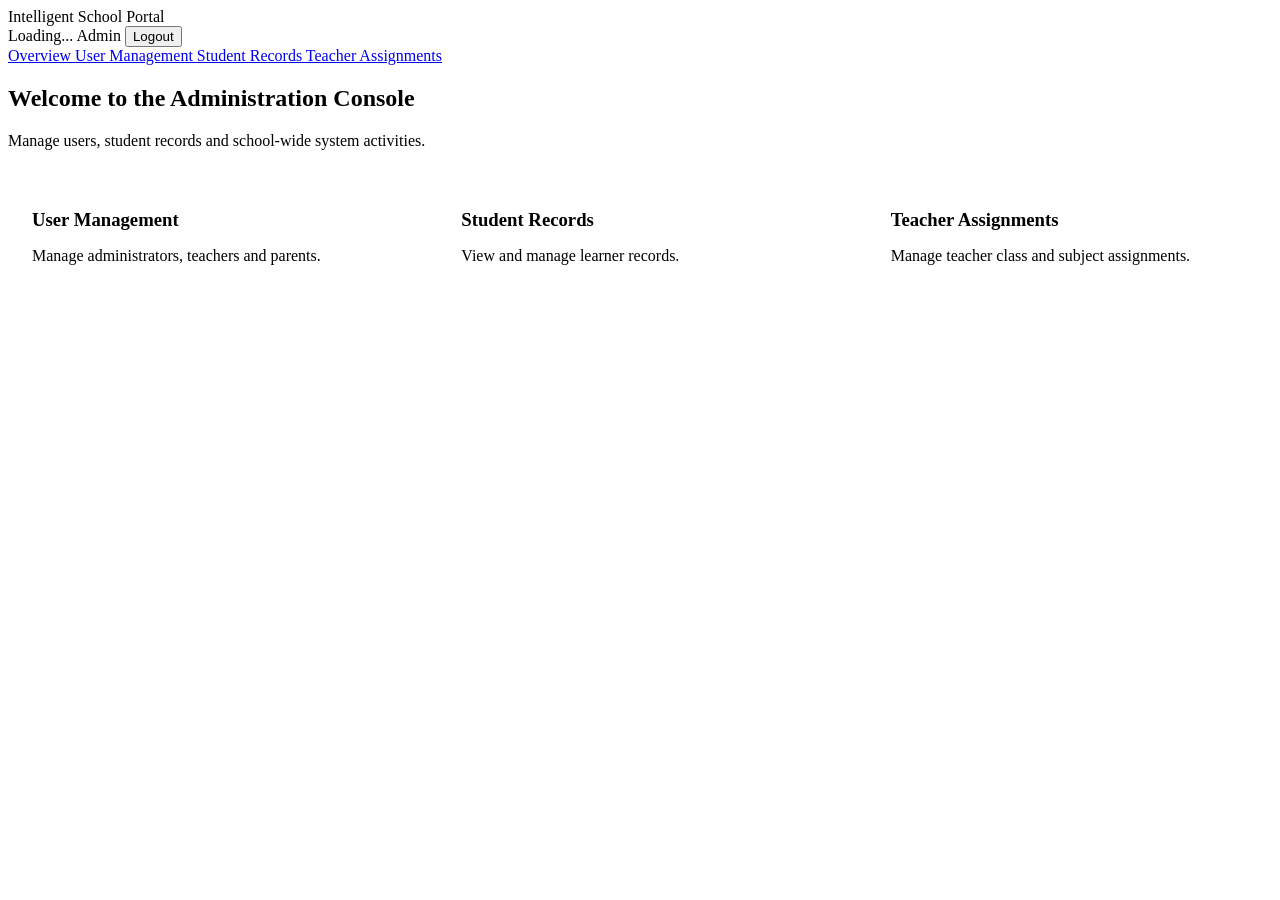
==== frontend/admin-dashboard.html @ 69a74a76 "Stage 2: authentication and role-based dashboards - JWT authentication with bcrypt password hashing " ====
<!DOCTYPE html>
<html lang="en">

<head>
    <meta charset="UTF-8">
    <meta name="viewport" content="width=device-width, initial-scale=1.0">

    <title>Admin Dashboard | Intelligent Parent Dashboard</title>

    <link rel="stylesheet" href="css/common.css">
    <link rel="stylesheet" href="css/admin-dashboard.css">
</head>

<body>

    <header class="navbar">

        <div class="nav-brand">
            Intelligent School Portal
        </div>

        <div class="nav-user-info">

            <span id="user-display-name">
                Loading...
            </span>

            <span class="role-badge">
                Admin
            </span>

            <button
                id="logout-btn"
                class="btn btn-outline-danger">
                Logout
            </button>

        </div>

    </header>


    <nav class="sub-nav">

        <a href="#" class="active">
            Overview
        </a>

        <a href="#">
            User Management
        </a>

        <a href="#">
            Student Records
        </a>

        <a href="#">
            Teacher Assignments
        </a>

    </nav>


    <main class="dashboard-container">

        <div class="welcome-card">

            <h2>
                Welcome to the Administration Console
            </h2>

            <p>
                Manage users, student records and
                school-wide system activities.
            </p>

        </div>


        <div class="admin-grid">

            <div class="admin-card">
                <h3>User Management</h3>
                <p>
                    Manage administrators, teachers
                    and parents.
                </p>
            </div>

            <div class="admin-card">
                <h3>Student Records</h3>
                <p>
                    View and manage learner records.
                </p>
            </div>

            <div class="admin-card">
                <h3>Teacher Assignments</h3>
                <p>
                    Manage teacher class and subject
                    assignments.
                </p>
            </div>

        </div>

    </main>


    <script src="js/api.js"></script>
    <script src="js/admin-dashboard.js"></script>

</body>

</html>
---- frontend/css/admin-dashboard.css ----
.admin-grid {
    display: grid;
    grid-template-columns: repeat(
        auto-fit,
        minmax(220px, 1fr)
    );

    gap: 1.5rem;
}

.admin-card {
    background: var(--card-bg);
    padding: 1.5rem;

    border-radius: 10px;

    border: 1px solid var(--border-color);
}

.admin-card h3 {
    margin-bottom: 0.5rem;
}

.admin-card p {
    color: var(--text-muted);
}
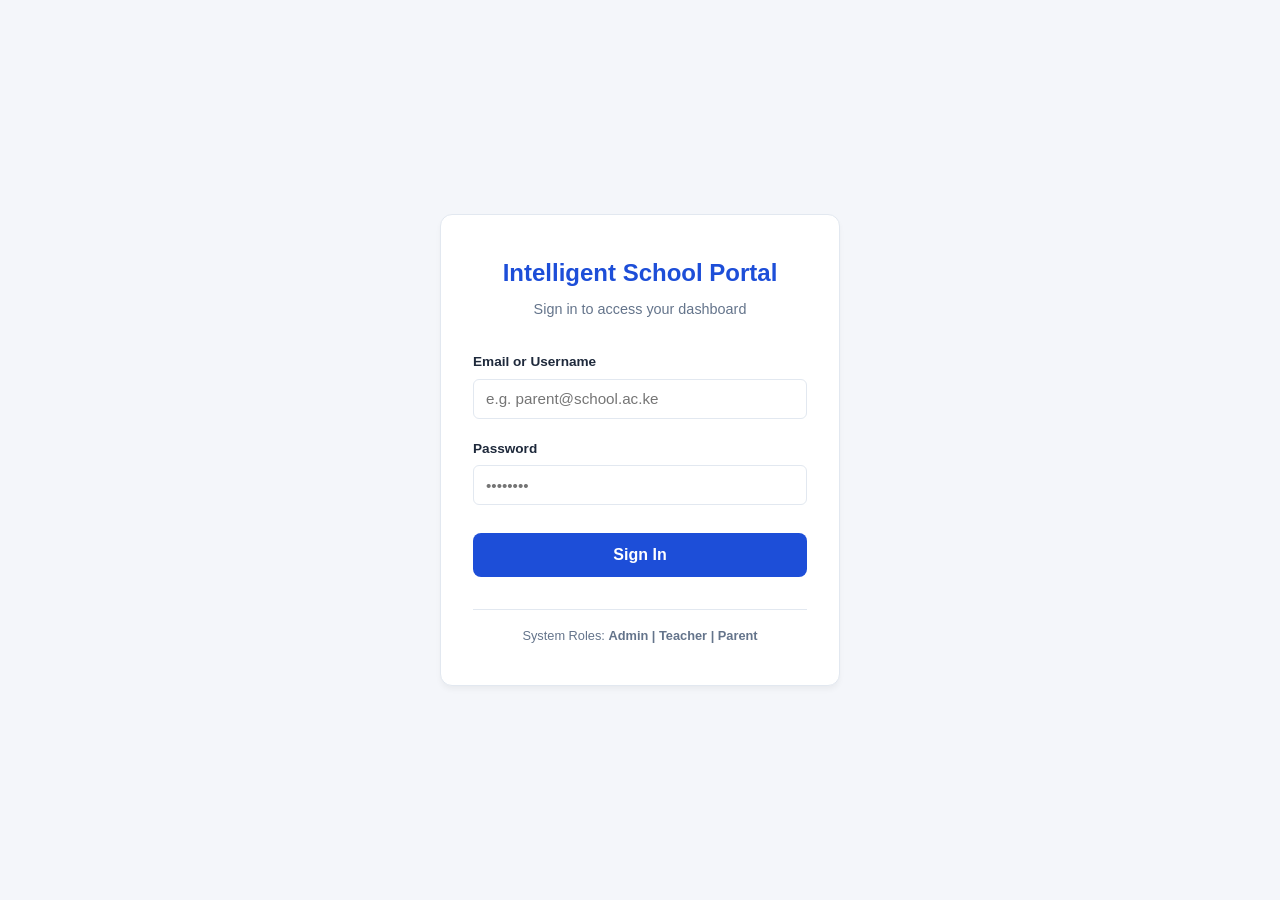
==== commit 543ee23a: "feat: add teacher and parent dashboard UIs, ML analytics pipelines, and core FastAPI backend routes" ====
--- a/frontend/admin-dashboard.html
+++ b/frontend/admin-dashboard.html
@@ -1,115 +1,466 @@
-<!DOCTYPE html>
-<html lang="en">
-
-<head>
-    <meta charset="UTF-8">
-    <meta name="viewport" content="width=device-width, initial-scale=1.0">
-
-    <title>Admin Dashboard | Intelligent Parent Dashboard</title>
-
-    <link rel="stylesheet" href="css/common.css">
-    <link rel="stylesheet" href="css/admin-dashboard.css">
-</head>
-
-<body>
-
-    <header class="navbar">
-
-        <div class="nav-brand">
-            Intelligent School Portal
-        </div>
-
-        <div class="nav-user-info">
-
-            <span id="user-display-name">
-                Loading...
-            </span>
-
-            <span class="role-badge">
-                Admin
-            </span>
-
-            <button
-                id="logout-btn"
-                class="btn btn-outline-danger">
-                Logout
-            </button>
-
-        </div>
-
-    </header>
-
-
-    <nav class="sub-nav">
-
-        <a href="#" class="active">
-            Overview
-        </a>
-
-        <a href="#">
-            User Management
-        </a>
-
-        <a href="#">
-            Student Records
-        </a>
-
-        <a href="#">
-            Teacher Assignments
-        </a>
-
-    </nav>
-
-
-    <main class="dashboard-container">
-
-        <div class="welcome-card">
-
-            <h2>
-                Welcome to the Administration Console
-            </h2>
-
-            <p>
-                Manage users, student records and
-                school-wide system activities.
-            </p>
-
-        </div>
-
-
-        <div class="admin-grid">
-
-            <div class="admin-card">
-                <h3>User Management</h3>
-                <p>
-                    Manage administrators, teachers
-                    and parents.
-                </p>
-            </div>
-
-            <div class="admin-card">
-                <h3>Student Records</h3>
-                <p>
-                    View and manage learner records.
-                </p>
-            </div>
-
-            <div class="admin-card">
-                <h3>Teacher Assignments</h3>
-                <p>
-                    Manage teacher class and subject
-                    assignments.
-                </p>
-            </div>
-
-        </div>
-
-    </main>
-
-
-    <script src="js/api.js"></script>
-    <script src="js/admin-dashboard.js"></script>
-
-</body>
-
+<!DOCTYPE html>
+<html lang="en">
+
+<head>
+    <meta charset="UTF-8">
+    <meta name="viewport" content="width=device-width, initial-scale=1.0">
+    <title>Administration Console | Intelligent Parent Dashboard</title>
+
+    <link rel="stylesheet" href="css/common.css">
+    <link rel="stylesheet" href="css/admin-dashboard.css">
+</head>
+
+<body>
+
+    <!-- Toast Notifications Container -->
+    <div id="toast-container" class="toast-container"></div>
+
+    <!-- Top Navigation Bar -->
+    <header class="navbar">
+        <div class="nav-brand">
+            <span class="nav-brand-icon">⚙️</span>
+            <span>Intelligent School Portal</span>
+        </div>
+
+        <div class="nav-user-info">
+            <span id="user-display-name">Loading administrator profile...</span>
+            <span class="role-badge admin-badge">Admin</span>
+            <button id="logout-btn" class="btn btn-outline-danger btn-sm">Logout</button>
+        </div>
+    </header>
+
+    <!-- Sub Navigation Tabs -->
+    <nav class="sub-nav">
+        <button id="tab-overview" class="sub-nav-btn active" data-target="section-overview">
+            <span>📊</span>
+            <span>System Overview</span>
+        </button>
+        <button id="tab-users" class="sub-nav-btn" data-target="section-users">
+            <span>👥</span>
+            <span>User Management</span>
+        </button>
+        <button id="tab-students" class="sub-nav-btn" data-target="section-students">
+            <span>🎓</span>
+            <span>Student Records</span>
+        </button>
+        <button id="tab-assignments" class="sub-nav-btn" data-target="section-assignments">
+            <span>🔗</span>
+            <span>Class & Parent Links</span>
+        </button>
+    </nav>
+
+    <!-- Main Dashboard Container -->
+    <main class="dashboard-container">
+
+        <!-- ================================================================= -->
+        <!-- TAB 1: SYSTEM OVERVIEW                                            -->
+        <!-- ================================================================= -->
+        <section id="section-overview" class="content-section active">
+
+            <!-- Welcome Banner -->
+            <div class="welcome-banner">
+                <div>
+                    <h2>System Administration Console</h2>
+                    <p>Manage portal users, learner enrollments, teaching assignments, and parent-child linkages.</p>
+                </div>
+                <button id="btn-refresh-stats" class="btn btn-purple btn-sm">
+                    🔄 Refresh Statistics
+                </button>
+            </div>
+
+            <!-- Stats Strip -->
+            <div class="stats-strip">
+                <div class="stat-box stat-purple">
+                    <div class="stat-box-title">System Users</div>
+                    <div id="stat-total-users" class="stat-box-value">—</div>
+                    <div id="stat-users-sub" class="stat-box-subtitle">Admins, Teachers & Parents</div>
+                </div>
+                <div class="stat-box stat-blue">
+                    <div class="stat-box-title">Enrolled Learners</div>
+                    <div id="stat-total-students" class="stat-box-value">—</div>
+                    <div class="stat-box-subtitle">Active student profiles</div>
+                </div>
+                <div class="stat-box stat-pink">
+                    <div class="stat-box-title">Total Assessments</div>
+                    <div id="stat-total-assessments" class="stat-box-value">—</div>
+                    <div class="stat-box-subtitle">Continuous evaluations recorded</div>
+                </div>
+                <div class="stat-box stat-green">
+                    <div class="stat-box-title">Attendance Entries</div>
+                    <div id="stat-total-attendance" class="stat-box-value">—</div>
+                    <div class="stat-box-subtitle">Roll call records tracked</div>
+                </div>
+            </div>
+
+            <!-- Quick Information Card -->
+            <div class="section-card">
+                <div class="section-header">
+                    <div>
+                        <h3>Portal Management Summary</h3>
+                        <p>Real-time architectural status of the Intelligent Parent Dashboard system.</p>
+                    </div>
+                </div>
+
+                <div style="display: grid; grid-template-columns: repeat(auto-fit, minmax(280px, 1fr)); gap: 1.25rem;">
+                    <div style="background: var(--pastel-purple-bg); border: 1px solid var(--pastel-purple-border); border-radius: var(--radius-md); padding: 1.25rem;">
+                        <h4 style="font-size: 1rem; font-weight: 800; color: var(--pastel-purple-text); margin-bottom: 0.5rem;">
+                            🧠 ML-3 CatBoost Early-Warning Engine
+                        </h4>
+                        <p style="font-size: 0.88rem; color: var(--text-body); line-height: 1.5;">
+                            Trained and calibrated with zero lookahead leakage. Evaluates Period 1 average, midpoint cohort percentile, and annualized absences to generate calibrated support probabilities.
+                        </p>
+                    </div>
+
+                    <div style="background: var(--pastel-blue-bg); border: 1px solid var(--pastel-blue-border); border-radius: var(--radius-md); padding: 1.25rem;">
+                        <h4 style="font-size: 1rem; font-weight: 800; color: var(--pastel-blue-text); margin-bottom: 0.5rem;">
+                            🔒 Role-Based Access Control (RBAC)
+                        </h4>
+                        <p style="font-size: 0.88rem; color: var(--text-body); line-height: 1.5;">
+                            Teachers are scoped strictly to assigned classes. Parents only access their registered children. Admins maintain full school-wide visibility and enrollment authority.
+                        </p>
+                    </div>
+                </div>
+            </div>
+
+        </section>
+
+        <!-- ================================================================= -->
+        <!-- TAB 2: USER MANAGEMENT                                            -->
+        <!-- ================================================================= -->
+        <section id="section-users" class="content-section">
+
+            <!-- Create User Form Card -->
+            <div class="section-card">
+                <div class="section-header">
+                    <div>
+                        <h3>Create New Portal User</h3>
+                        <p>Provision accounts for administrators, subject teachers, or parents.</p>
+                    </div>
+                </div>
+
+                <form id="create-user-form">
+                    <div class="form-grid">
+                        <div class="form-group">
+                            <label for="user-full-name">Full Name *</label>
+                            <input id="user-full-name" class="form-control" type="text" placeholder="e.g. Jane Doe" required>
+                        </div>
+
+                        <div class="form-group">
+                            <label for="user-email-username">Email or Username *</label>
+                            <input id="user-email-username" class="form-control" type="text" placeholder="e.g. jdoe or jdoe@school.ac.ke" required>
+                        </div>
+
+                        <div class="form-group">
+                            <label for="user-password">Initial Password *</label>
+                            <input id="user-password" class="form-control" type="password" placeholder="••••••••" required>
+                        </div>
+
+                        <div class="form-group">
+                            <label for="user-role">System Role *</label>
+                            <select id="user-role" class="form-control" required>
+                                <option value="TEACHER" selected>Teacher</option>
+                                <option value="PARENT">Parent</option>
+                                <option value="ADMIN">Administrator</option>
+                            </select>
+                        </div>
+
+                        <div class="form-group">
+                            <label for="user-phone">Phone Number (Optional)</label>
+                            <input id="user-phone" class="form-control" type="tel" placeholder="e.g. 0712345678">
+                        </div>
+                    </div>
+
+                    <div class="form-actions">
+                        <button type="reset" class="btn btn-outline-purple btn-sm">Reset</button>
+                        <button type="submit" id="btn-save-user" class="btn btn-purple">
+                            👤 Create User Account
+                        </button>
+                    </div>
+                </form>
+            </div>
+
+            <!-- Users List Table Card -->
+            <div class="section-card">
+                <div class="section-header">
+                    <div>
+                        <h3>Registered Portal Users</h3>
+                        <p>All active system user accounts.</p>
+                    </div>
+                </div>
+
+                <div class="table-responsive">
+                    <table class="data-table">
+                        <thead>
+                            <tr>
+                                <th style="width: 50px;">ID</th>
+                                <th>Full Name</th>
+                                <th>Username / Email</th>
+                                <th>System Role</th>
+                                <th>Phone Number</th>
+                                <th>Registered Date</th>
+                            </tr>
+                        </thead>
+                        <tbody id="users-tbody">
+                            <tr>
+                                <td colspan="6" class="state-box">
+                                    <div class="state-spinner"></div>
+                                    <p>Loading users...</p>
+                                </td>
+                            </tr>
+                        </tbody>
+                    </table>
+                </div>
+            </div>
+
+        </section>
+
+        <!-- ================================================================= -->
+        <!-- TAB 3: STUDENT RECORDS                                            -->
+        <!-- ================================================================= -->
+        <section id="section-students" class="content-section">
+
+            <!-- Enroll Student Form Card -->
+            <div class="section-card">
+                <div class="section-header">
+                    <div>
+                        <h3>Enroll New Learner</h3>
+                        <p>Register a student profile into the school database.</p>
+                    </div>
+                </div>
+
+                <form id="enroll-student-form">
+                    <div class="form-grid">
+                        <div class="form-group">
+                            <label for="student-adm-no">Admission Number *</label>
+                            <input id="student-adm-no" class="form-control" type="text" placeholder="e.g. ADM2026/004" required>
+                        </div>
+
+                        <div class="form-group">
+                            <label for="student-first-name">First Name *</label>
+                            <input id="student-first-name" class="form-control" type="text" placeholder="e.g. David" required>
+                        </div>
+
+                        <div class="form-group">
+                            <label for="student-last-name">Last Name *</label>
+                            <input id="student-last-name" class="form-control" type="text" placeholder="e.g. Mwangi" required>
+                        </div>
+
+                        <div class="form-group">
+                            <label for="student-dob">Date of Birth *</label>
+                            <input id="student-dob" class="form-control" type="date" required>
+                        </div>
+
+                        <div class="form-group">
+                            <label for="student-gender">Gender</label>
+                            <select id="student-gender" class="form-control">
+                                <option value="Male" selected>Male</option>
+                                <option value="Female">Female</option>
+                                <option value="Other">Other</option>
+                            </select>
+                        </div>
+
+                        <div class="form-group">
+                            <label for="student-grade">Grade Level *</label>
+                            <input id="student-grade" class="form-control" type="text" placeholder="e.g. Grade 7" value="Grade 7" required>
+                        </div>
+
+                        <div class="form-group">
+                            <label for="student-stream">Stream (Class Group)</label>
+                            <input id="student-stream" class="form-control" type="text" placeholder="e.g. East" value="East">
+                        </div>
+                    </div>
+
+                    <div class="form-actions">
+                        <button type="reset" class="btn btn-outline-purple btn-sm">Reset</button>
+                        <button type="submit" id="btn-save-student" class="btn btn-purple">
+                            🎓 Enroll Student
+                        </button>
+                    </div>
+                </form>
+            </div>
+
+            <!-- Students List Table Card -->
+            <div class="section-card">
+                <div class="section-header">
+                    <div>
+                        <h3>Enrolled Learners Roster</h3>
+                        <p>All active students across all grades and streams.</p>
+                    </div>
+                </div>
+
+                <div class="table-responsive">
+                    <table class="data-table">
+                        <thead>
+                            <tr>
+                                <th style="width: 50px;">ID</th>
+                                <th>Admission No</th>
+                                <th>Learner Name</th>
+                                <th>Grade & Stream</th>
+                                <th>Gender</th>
+                                <th>Date of Birth</th>
+                                <th>Enrolled At</th>
+                            </tr>
+                        </thead>
+                        <tbody id="students-tbody">
+                            <tr>
+                                <td colspan="7" class="state-box">
+                                    <div class="state-spinner"></div>
+                                    <p>Loading learners...</p>
+                                </td>
+                            </tr>
+                        </tbody>
+                    </table>
+                </div>
+            </div>
+
+        </section>
+
+        <!-- ================================================================= -->
+        <!-- TAB 4: CLASS & PARENT ASSIGNMENTS                                 -->
+        <!-- ================================================================= -->
+        <section id="section-assignments" class="content-section">
+
+            <!-- Teacher Class Assignments Sub-Card -->
+            <div class="section-card">
+                <div class="section-header">
+                    <div>
+                        <h3>Teacher Class & Subject Assignments</h3>
+                        <p>Assign subject teachers to specific grade levels and streams.</p>
+                    </div>
+                </div>
+
+                <!-- Assign Teacher Form -->
+                <form id="assign-teacher-form" class="inline-form-card">
+                    <h4>+ Assign Teacher to Class</h4>
+                    <div class="form-grid">
+                        <div class="form-group">
+                            <label for="assign-teacher-select">Select Teacher *</label>
+                            <select id="assign-teacher-select" class="form-control" required>
+                                <option value="" disabled selected>Loading teachers...</option>
+                            </select>
+                        </div>
+
+                        <div class="form-group">
+                            <label for="assign-grade">Grade Level *</label>
+                            <input id="assign-grade" class="form-control" type="text" placeholder="e.g. Grade 7" value="Grade 7" required>
+                        </div>
+
+                        <div class="form-group">
+                            <label for="assign-stream">Stream *</label>
+                            <input id="assign-stream" class="form-control" type="text" placeholder="e.g. East" value="East" required>
+                        </div>
+
+                        <div class="form-group">
+                            <label for="assign-subject">Subject Name *</label>
+                            <input id="assign-subject" class="form-control" type="text" placeholder="e.g. Mathematics" value="Mathematics" required>
+                        </div>
+                    </div>
+                    <div style="display: flex; justify-content: flex-end; margin-top: 1rem;">
+                        <button type="submit" id="btn-save-assignment" class="btn btn-purple btn-sm">
+                            Save Teacher Assignment
+                        </button>
+                    </div>
+                </form>
+
+                <!-- Assignments Table -->
+                <div class="table-responsive">
+                    <table class="data-table">
+                        <thead>
+                            <tr>
+                                <th>Teacher Name</th>
+                                <th>Grade Level</th>
+                                <th>Stream</th>
+                                <th>Subject</th>
+                                <th style="text-align: right;">Action</th>
+                            </tr>
+                        </thead>
+                        <tbody id="assignments-tbody">
+                            <tr>
+                                <td colspan="5" class="state-box">
+                                    <div class="state-spinner"></div>
+                                    <p>Loading teacher assignments...</p>
+                                </td>
+                            </tr>
+                        </tbody>
+                    </table>
+                </div>
+            </div>
+
+            <!-- Parent-Student Links Sub-Card -->
+            <div class="section-card">
+                <div class="section-header">
+                    <div>
+                        <h3>Parent-Learner Linkages</h3>
+                        <p>Link parent accounts to student profiles for parental portal access.</p>
+                    </div>
+                </div>
+
+                <!-- Link Parent Form -->
+                <form id="link-parent-form" class="inline-form-card" style="background: var(--pastel-pink-bg); border-color: var(--pastel-pink-border);">
+                    <h4 style="color: var(--pastel-pink-text);">+ Link Parent to Learner</h4>
+                    <div class="form-grid">
+                        <div class="form-group">
+                            <label for="link-parent-select">Select Parent *</label>
+                            <select id="link-parent-select" class="form-control" required>
+                                <option value="" disabled selected>Loading parents...</option>
+                            </select>
+                        </div>
+
+                        <div class="form-group">
+                            <label for="link-student-select">Select Learner *</label>
+                            <select id="link-student-select" class="form-control" required>
+                                <option value="" disabled selected>Loading learners...</option>
+                            </select>
+                        </div>
+
+                        <div class="form-group">
+                            <label for="link-relationship">Relationship Type</label>
+                            <select id="link-relationship" class="form-control">
+                                <option value="Mother" selected>Mother</option>
+                                <option value="Father">Father</option>
+                                <option value="Guardian">Guardian</option>
+                                <option value="Other">Other</option>
+                            </select>
+                        </div>
+                    </div>
+                    <div style="display: flex; justify-content: flex-end; margin-top: 1rem;">
+                        <button type="submit" id="btn-save-link" class="btn btn-pink btn-sm">
+                            Save Parent-Learner Link
+                        </button>
+                    </div>
+                </form>
+
+                <!-- Parent Links Table -->
+                <div class="table-responsive">
+                    <table class="data-table">
+                        <thead>
+                            <tr>
+                                <th>Parent Name</th>
+                                <th>Learner Name</th>
+                                <th>Admission No</th>
+                                <th>Relationship</th>
+                                <th style="text-align: right;">Action</th>
+                            </tr>
+                        </thead>
+                        <tbody id="parent-links-tbody">
+                            <tr>
+                                <td colspan="5" class="state-box">
+                                    <div class="state-spinner"></div>
+                                    <p>Loading parent links...</p>
+                                </td>
+                            </tr>
+                        </tbody>
+                    </table>
+                </div>
+            </div>
+
+        </section>
+
+    </main>
+
+    <script src="js/api.js"></script>
+    <script src="js/admin-dashboard.js"></script>
+
+</body>
+
 </html>
--- a/frontend/css/common.css
+++ b/frontend/css/common.css
@@ -0,0 +1,161 @@
+/* Shared styles for the login page and all dashboards */
+
+:root {
+    --primary-color: #1d4ed8;
+    --primary-hover: #1e40af;
+    --danger-color: #dc2626;
+    --page-bg: #f4f6fa;
+    --card-bg: #ffffff;
+    --border-color: #e2e8f0;
+    --text-color: #1e293b;
+    --text-muted: #64748b;
+}
+
+*,
+*::before,
+*::after {
+    box-sizing: border-box;
+    margin: 0;
+    padding: 0;
+}
+
+body {
+    font-family: "Segoe UI", Roboto, Arial, sans-serif;
+    background-color: var(--page-bg);
+    color: var(--text-color);
+    line-height: 1.5;
+}
+
+/* Buttons */
+
+.btn {
+    display: inline-block;
+    padding: 0.6rem 1.2rem;
+    border-radius: 8px;
+    border: 1px solid transparent;
+    font-size: 0.95rem;
+    font-weight: 600;
+    cursor: pointer;
+    transition: background-color 0.15s, color 0.15s;
+}
+
+.btn:disabled {
+    opacity: 0.6;
+    cursor: not-allowed;
+}
+
+.btn-primary {
+    background-color: var(--primary-color);
+    color: #ffffff;
+}
+
+.btn-primary:hover:not(:disabled) {
+    background-color: var(--primary-hover);
+}
+
+.btn-outline-danger {
+    background-color: transparent;
+    color: var(--danger-color);
+    border-color: var(--danger-color);
+}
+
+.btn-outline-danger:hover {
+    background-color: var(--danger-color);
+    color: #ffffff;
+}
+
+/* Top navigation bar */
+
+.navbar {
+    display: flex;
+    align-items: center;
+    justify-content: space-between;
+    flex-wrap: wrap;
+    gap: 1rem;
+    padding: 1rem 2rem;
+    background-color: var(--card-bg);
+    border-bottom: 1px solid var(--border-color);
+}
+
+.nav-brand {
+    font-size: 1.15rem;
+    font-weight: 700;
+    color: var(--primary-color);
+}
+
+.nav-user-info {
+    display: flex;
+    align-items: center;
+    gap: 0.75rem;
+}
+
+.role-badge {
+    padding: 0.2rem 0.7rem;
+    border-radius: 999px;
+    background-color: #dbeafe;
+    color: var(--primary-color);
+    font-size: 0.8rem;
+    font-weight: 600;
+}
+
+/* Section navigation */
+
+.sub-nav {
+    display: flex;
+    gap: 0.5rem;
+    overflow-x: auto;
+    padding: 0 2rem;
+    background-color: var(--card-bg);
+    border-bottom: 1px solid var(--border-color);
+}
+
+.sub-nav a {
+    padding: 0.85rem 1rem;
+    color: var(--text-muted);
+    text-decoration: none;
+    white-space: nowrap;
+    border-bottom: 2px solid transparent;
+}
+
+.sub-nav a:hover {
+    color: var(--text-color);
+}
+
+.sub-nav a.active {
+    color: var(--primary-color);
+    border-bottom-color: var(--primary-color);
+    font-weight: 600;
+}
+
+/* Page layout */
+
+.dashboard-container {
+    max-width: 1200px;
+    margin: 0 auto;
+    padding: 2rem;
+}
+
+.welcome-card {
+    background-color: var(--card-bg);
+    border: 1px solid var(--border-color);
+    border-radius: 10px;
+    padding: 1.5rem;
+    margin-bottom: 1.5rem;
+}
+
+.welcome-card h2 {
+    margin-bottom: 0.5rem;
+}
+
+.welcome-card p {
+    color: var(--text-muted);
+}
+
+@media (max-width: 600px) {
+    .navbar,
+    .sub-nav,
+    .dashboard-container {
+        padding-left: 1rem;
+        padding-right: 1rem;
+    }
+}
--- a/frontend/css/admin-dashboard.css
+++ b/frontend/css/admin-dashboard.css
@@ -1,26 +1,489 @@
-.admin-grid {
-    display: grid;
-    grid-template-columns: repeat(
-        auto-fit,
-        minmax(220px, 1fr)
-    );
-
-    gap: 1.5rem;
-}
-
-.admin-card {
-    background: var(--card-bg);
-    padding: 1.5rem;
-
-    border-radius: 10px;
-
-    border: 1px solid var(--border-color);
-}
-
-.admin-card h3 {
-    margin-bottom: 0.5rem;
-}
-
-.admin-card p {
-    color: var(--text-muted);
+/* ==========================================================================
+   Admin Dashboard Styles — Student-Friendly Pastel Palette
+   Theme: Pastel Pink, Light Blue, Light Purple, White Cards, Readable Dark Text
+   ========================================================================== */
+
+:root {
+    --pastel-purple-bg: #faf5ff;
+    --pastel-purple-card: #f5f3ff;
+    --pastel-purple-border: #ddd6fe;
+    --pastel-purple-accent: #8b5cf6;
+    --pastel-purple-text: #6d28d9;
+
+    --pastel-blue-bg: #f0f9ff;
+    --pastel-blue-card: #e0f2fe;
+    --pastel-blue-border: #bae6fd;
+    --pastel-blue-accent: #0ea5e9;
+    --pastel-blue-text: #0369a1;
+
+    --pastel-pink-bg: #fdf2f8;
+    --pastel-pink-card: #fce7f3;
+    --pastel-pink-border: #fbcfe8;
+    --pastel-pink-accent: #ec4899;
+    --pastel-pink-text: #be185d;
+
+    --pastel-green-bg: #f0fdf4;
+    --pastel-green-border: #bbf7d0;
+    --pastel-green-text: #15803d;
+
+    --pastel-amber-bg: #fffbeb;
+    --pastel-amber-border: #fde68a;
+    --pastel-amber-text: #b45309;
+
+    --card-surface: #ffffff;
+    --border-subtle: #e2e8f0;
+    --text-heading: #0f172a;
+    --text-body: #334155;
+    --text-muted: #64748b;
+
+    --shadow-soft: 0 4px 20px -2px rgba(139, 92, 246, 0.08), 0 2px 6px -1px rgba(0, 0, 0, 0.04);
+    --shadow-card: 0 2px 8px rgba(0, 0, 0, 0.04);
+    --radius-lg: 16px;
+    --radius-md: 12px;
+    --radius-sm: 8px;
+}
+
+body {
+    background: linear-gradient(135deg, #fdf4ff 0%, #f0f9ff 50%, #faf5ff 100%);
+    min-height: 100vh;
+    color: var(--text-body);
+}
+
+/* Header & Nav */
+.navbar {
+    background-color: rgba(255, 255, 255, 0.95);
+    backdrop-filter: blur(8px);
+    border-bottom: 1px solid var(--pastel-purple-border);
+    padding: 0.85rem 2rem;
+}
+
+.nav-brand {
+    color: var(--pastel-purple-text);
+    font-size: 1.25rem;
+    font-weight: 800;
+    letter-spacing: -0.02em;
+    display: flex;
+    align-items: center;
+    gap: 0.5rem;
+}
+
+.nav-brand-icon {
+    display: inline-flex;
+    align-items: center;
+    justify-content: center;
+    width: 32px;
+    height: 32px;
+    background: linear-gradient(135deg, var(--pastel-purple-accent), var(--pastel-blue-accent));
+    color: #ffffff;
+    border-radius: var(--radius-sm);
+    font-size: 1rem;
+}
+
+.role-badge.admin-badge {
+    background: var(--pastel-purple-card);
+    color: var(--pastel-purple-text);
+    border: 1px solid var(--pastel-purple-border);
+    font-weight: 700;
+}
+
+/* Sub-nav */
+.sub-nav {
+    background: #ffffff;
+    border-bottom: 1px solid var(--border-subtle);
+    padding: 0 2rem;
+    gap: 1rem;
+}
+
+.sub-nav-btn {
+    background: none;
+    border: none;
+    padding: 1rem 1.25rem;
+    font-size: 0.95rem;
+    font-weight: 600;
+    color: var(--text-muted);
+    cursor: pointer;
+    border-bottom: 3px solid transparent;
+    transition: all 0.2s ease;
+    display: inline-flex;
+    align-items: center;
+    gap: 0.5rem;
+    text-decoration: none;
+}
+
+.sub-nav-btn:hover {
+    color: var(--pastel-purple-text);
+    background-color: var(--pastel-purple-bg);
+}
+
+.sub-nav-btn.active {
+    color: var(--pastel-purple-text);
+    border-bottom-color: var(--pastel-purple-accent);
+    background-color: var(--pastel-purple-bg);
+}
+
+/* Toast Container */
+.toast-container {
+    position: fixed;
+    top: 1.5rem;
+    right: 1.5rem;
+    z-index: 9999;
+    max-width: 420px;
+}
+
+.toast {
+    padding: 1rem 1.25rem;
+    border-radius: var(--radius-md);
+    background: #ffffff;
+    border: 1px solid var(--border-subtle);
+    box-shadow: 0 10px 25px -5px rgba(0, 0, 0, 0.1);
+    margin-bottom: 0.75rem;
+    display: flex;
+    align-items: flex-start;
+    gap: 0.75rem;
+    animation: slideIn 0.25s ease;
+}
+
+@keyframes slideIn {
+    from { transform: translateX(100%); opacity: 0; }
+    to { transform: translateX(0); opacity: 1; }
+}
+
+.toast.toast-success {
+    border-left: 4px solid var(--pastel-green-text);
+    background: #f0fdf4;
+    color: var(--pastel-green-text);
+}
+
+.toast.toast-error {
+    border-left: 4px solid var(--pastel-pink-text);
+    background: #fff1f2;
+    color: var(--pastel-pink-text);
+}
+
+.toast.toast-info {
+    border-left: 4px solid var(--pastel-blue-accent);
+    background: #f0f9ff;
+    color: var(--pastel-blue-text);
+}
+
+/* Dashboard Container */
+.dashboard-container {
+    max-width: 1240px;
+    margin: 0 auto;
+    padding: 2rem;
+}
+
+/* Welcome Banner */
+.welcome-banner {
+    background: linear-gradient(135deg, #ffffff 0%, var(--pastel-purple-bg) 60%, var(--pastel-blue-bg) 100%);
+    border: 1px solid var(--pastel-purple-border);
+    border-radius: var(--radius-lg);
+    padding: 1.75rem;
+    margin-bottom: 1.75rem;
+    box-shadow: var(--shadow-soft);
+    display: flex;
+    justify-content: space-between;
+    align-items: center;
+    flex-wrap: wrap;
+    gap: 1rem;
+}
+
+.welcome-banner h2 {
+    color: var(--text-heading);
+    font-size: 1.5rem;
+    font-weight: 800;
+    margin-bottom: 0.35rem;
+}
+
+.welcome-banner p {
+    color: var(--text-muted);
+    font-size: 0.95rem;
+}
+
+/* Stats Strip */
+.stats-strip {
+    display: grid;
+    grid-template-columns: repeat(auto-fit, minmax(200px, 1fr));
+    gap: 1.25rem;
+    margin-bottom: 2rem;
+}
+
+.stat-box {
+    background: #ffffff;
+    border-radius: var(--radius-md);
+    padding: 1.25rem;
+    border: 1px solid var(--border-subtle);
+    box-shadow: var(--shadow-card);
+    transition: transform 0.15s ease;
+}
+
+.stat-box:hover {
+    transform: translateY(-2px);
+}
+
+.stat-box.stat-purple { border-top: 4px solid var(--pastel-purple-accent); }
+.stat-box.stat-blue { border-top: 4px solid var(--pastel-blue-accent); }
+.stat-box.stat-pink { border-top: 4px solid var(--pastel-pink-accent); }
+.stat-box.stat-green { border-top: 4px solid #22c55e; }
+
+.stat-box-title {
+    font-size: 0.8rem;
+    font-weight: 700;
+    text-transform: uppercase;
+    letter-spacing: 0.04em;
+    color: var(--text-muted);
+    margin-bottom: 0.35rem;
+}
+
+.stat-box-value {
+    font-size: 2rem;
+    font-weight: 800;
+    color: var(--text-heading);
+}
+
+.stat-box-subtitle {
+    font-size: 0.8rem;
+    color: var(--text-muted);
+    margin-top: 0.25rem;
+}
+
+/* Sections */
+.content-section {
+    display: none;
+}
+
+.content-section.active {
+    display: block;
+    animation: fadeIn 0.2s ease;
+}
+
+@keyframes fadeIn {
+    from { opacity: 0; transform: translateY(4px); }
+    to { opacity: 1; transform: translateY(0); }
+}
+
+.section-card {
+    background: #ffffff;
+    border: 1px solid var(--border-subtle);
+    border-radius: var(--radius-lg);
+    padding: 1.75rem;
+    box-shadow: var(--shadow-card);
+    margin-bottom: 2rem;
+}
+
+.section-header {
+    display: flex;
+    justify-content: space-between;
+    align-items: center;
+    flex-wrap: wrap;
+    gap: 1rem;
+    margin-bottom: 1.5rem;
+    padding-bottom: 1rem;
+    border-bottom: 1px solid var(--border-subtle);
+}
+
+.section-header h3 {
+    font-size: 1.25rem;
+    font-weight: 800;
+    color: var(--text-heading);
+}
+
+.section-header p {
+    color: var(--text-muted);
+    font-size: 0.9rem;
+    margin-top: 0.25rem;
+}
+
+/* Tables */
+.table-responsive {
+    overflow-x: auto;
+    border-radius: var(--radius-md);
+    border: 1px solid var(--border-subtle);
+}
+
+.data-table {
+    width: 100%;
+    border-collapse: collapse;
+    text-align: left;
+    font-size: 0.92rem;
+}
+
+.data-table th {
+    background-color: var(--pastel-purple-bg);
+    color: var(--text-heading);
+    padding: 0.85rem 1rem;
+    font-weight: 700;
+    font-size: 0.82rem;
+    text-transform: uppercase;
+    letter-spacing: 0.03em;
+    border-bottom: 1px solid var(--pastel-purple-border);
+}
+
+.data-table td {
+    padding: 0.95rem 1rem;
+    border-bottom: 1px solid var(--border-subtle);
+    color: var(--text-body);
+    vertical-align: middle;
+}
+
+.data-table tr:hover td {
+    background-color: #fafafa;
+}
+
+/* Role Badges */
+.role-pill {
+    display: inline-flex;
+    align-items: center;
+    padding: 0.25rem 0.65rem;
+    border-radius: 999px;
+    font-size: 0.78rem;
+    font-weight: 700;
+}
+
+.role-pill.role-admin {
+    background-color: var(--pastel-purple-card);
+    color: var(--pastel-purple-text);
+    border: 1px solid var(--pastel-purple-border);
+}
+
+.role-pill.role-teacher {
+    background-color: var(--pastel-blue-card);
+    color: var(--pastel-blue-text);
+    border: 1px solid var(--pastel-blue-border);
+}
+
+.role-pill.role-parent {
+    background-color: var(--pastel-pink-card);
+    color: var(--pastel-pink-text);
+    border: 1px solid var(--pastel-pink-border);
+}
+
+/* Forms */
+.form-grid {
+    display: grid;
+    grid-template-columns: repeat(auto-fit, minmax(240px, 1fr));
+    gap: 1.25rem;
+    margin-bottom: 1.25rem;
+}
+
+.form-group {
+    display: flex;
+    flex-direction: column;
+    gap: 0.4rem;
+}
+
+.form-group label {
+    font-weight: 700;
+    font-size: 0.88rem;
+    color: var(--text-heading);
+}
+
+.form-control {
+    padding: 0.65rem 0.9rem;
+    border: 1.5px solid var(--border-subtle);
+    border-radius: var(--radius-sm);
+    font-size: 0.95rem;
+    color: var(--text-heading);
+    background-color: #ffffff;
+    outline: none;
+    transition: all 0.15s ease;
+}
+
+.form-control:focus {
+    border-color: var(--pastel-purple-accent);
+    box-shadow: 0 0 0 3px rgba(139, 92, 246, 0.12);
+}
+
+.form-actions {
+    display: flex;
+    justify-content: flex-end;
+    gap: 0.75rem;
+    padding-top: 1rem;
+    border-top: 1px solid var(--border-subtle);
+}
+
+/* Inline Action Form Box */
+.inline-form-card {
+    background: var(--pastel-purple-bg);
+    border: 1.5px solid var(--pastel-purple-border);
+    border-radius: var(--radius-md);
+    padding: 1.5rem;
+    margin-bottom: 1.75rem;
+}
+
+.inline-form-card h4 {
+    font-size: 1.05rem;
+    font-weight: 800;
+    color: var(--pastel-purple-text);
+    margin-bottom: 1rem;
+}
+
+/* Buttons */
+.btn-sm {
+    padding: 0.35rem 0.75rem;
+    font-size: 0.82rem;
+    border-radius: var(--radius-sm);
+    font-weight: 600;
+}
+
+.btn-purple {
+    background-color: var(--pastel-purple-accent);
+    color: #ffffff;
+    border: 1px solid transparent;
+}
+
+.btn-purple:hover:not(:disabled) {
+    background-color: #7c3aed;
+}
+
+.btn-outline-danger-sm {
+    background: transparent;
+    color: #dc2626;
+    border: 1px solid #fca5a5;
+    padding: 0.25rem 0.6rem;
+    font-size: 0.8rem;
+    border-radius: 6px;
+    cursor: pointer;
+    font-weight: 600;
+    transition: all 0.15s ease;
+}
+
+.btn-outline-danger-sm:hover {
+    background: #fee2e2;
+}
+
+/* State Box */
+.state-box {
+    text-align: center;
+    padding: 3rem 1.5rem;
+    color: var(--text-muted);
+}
+
+.state-spinner {
+    display: inline-block;
+    width: 36px;
+    height: 36px;
+    border: 3px solid var(--pastel-purple-border);
+    border-top-color: var(--pastel-purple-accent);
+    border-radius: 50%;
+    animation: spin 0.8s linear infinite;
+    margin-bottom: 1rem;
+}
+
+@keyframes spin {
+    to { transform: rotate(360deg); }
+}
+
+@media (max-width: 768px) {
+    .dashboard-container {
+        padding: 1rem;
+    }
+
+    .sub-nav {
+        padding: 0 1rem;
+    }
+
+    .form-grid {
+        grid-template-columns: 1fr;
+    }
 }
